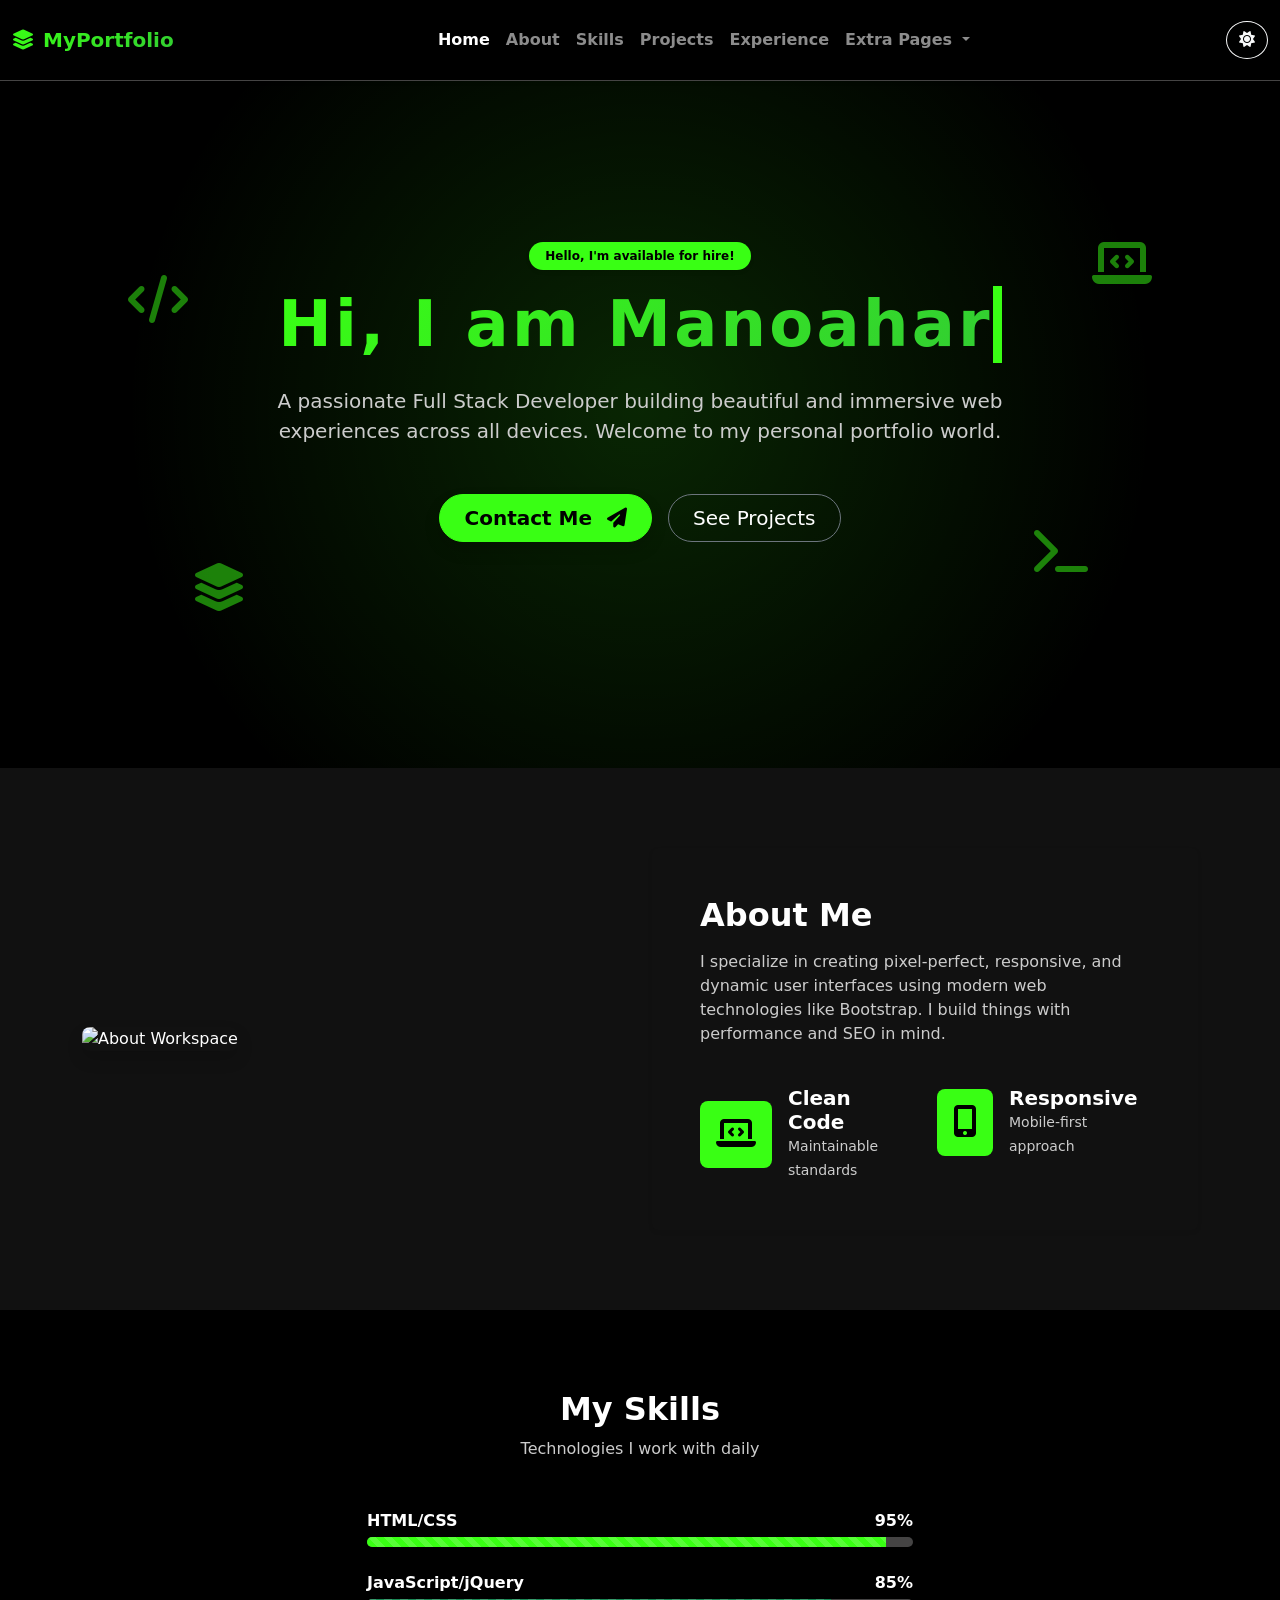
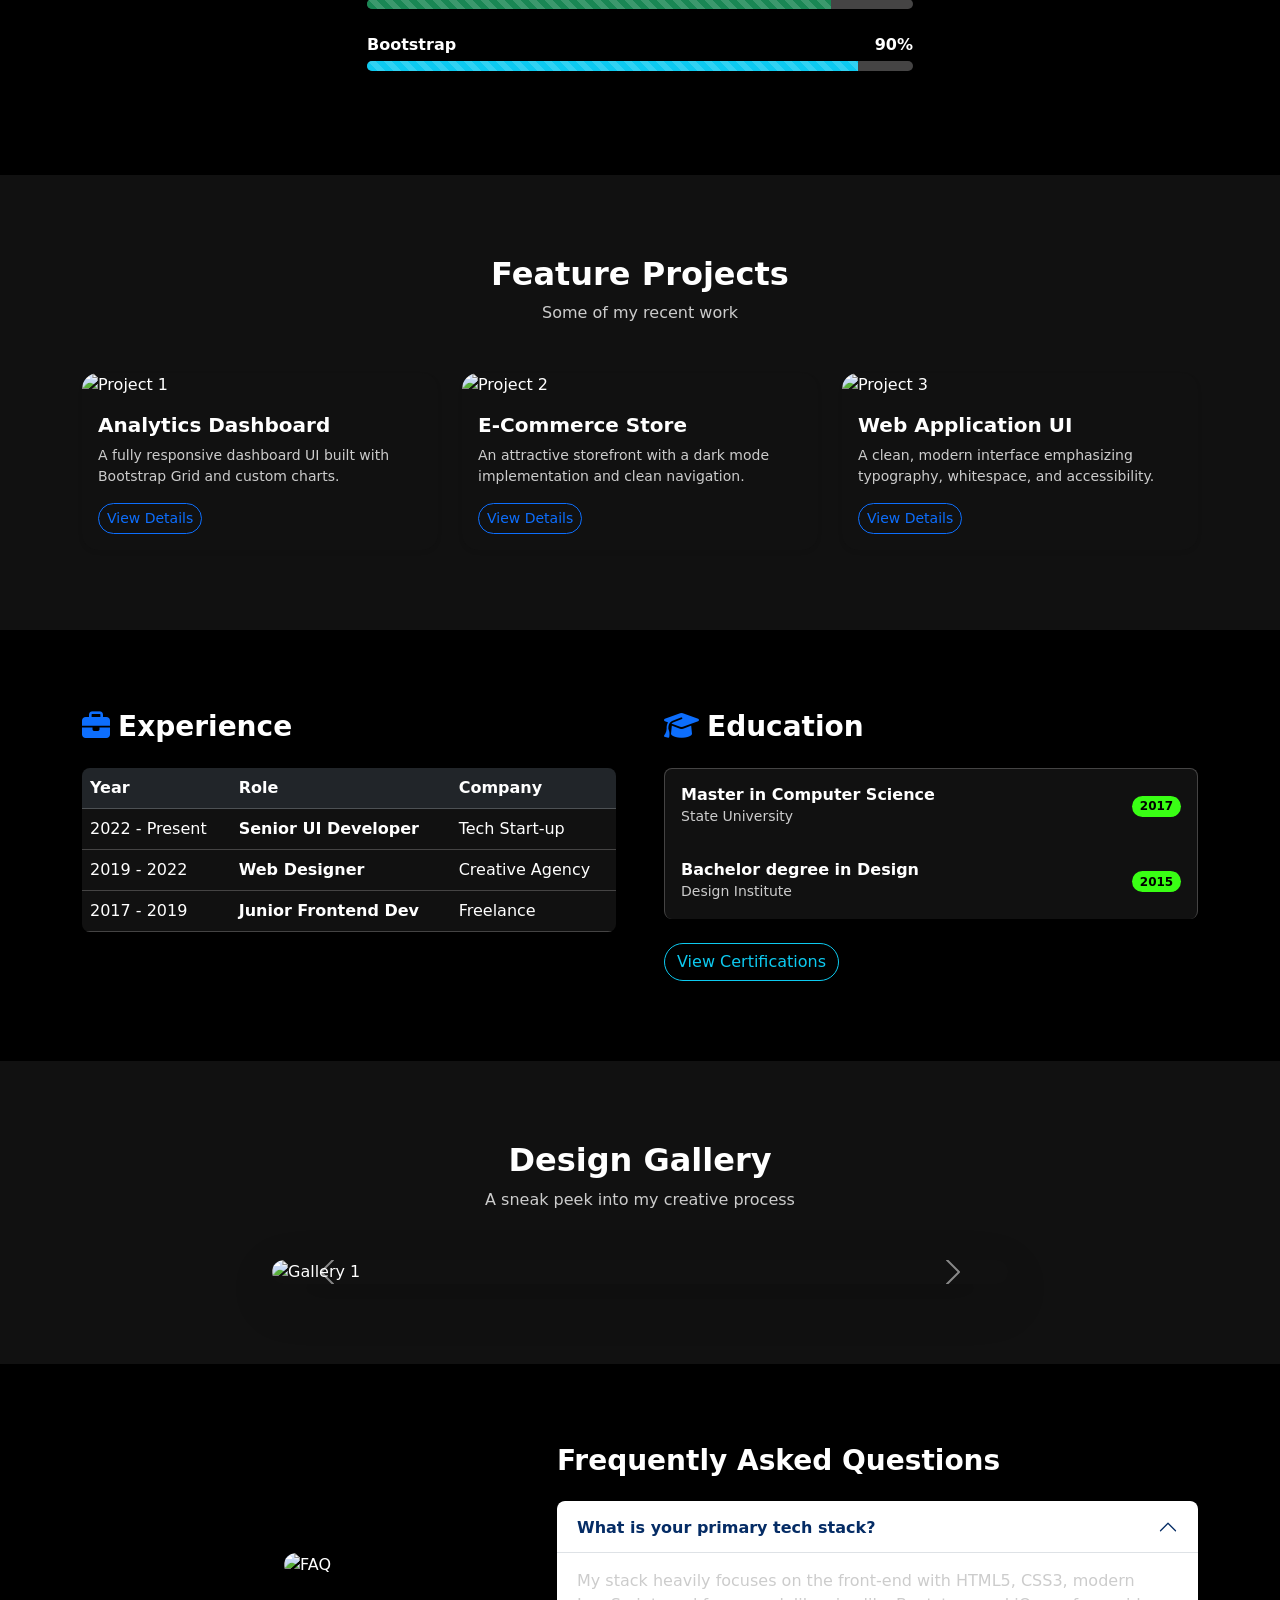
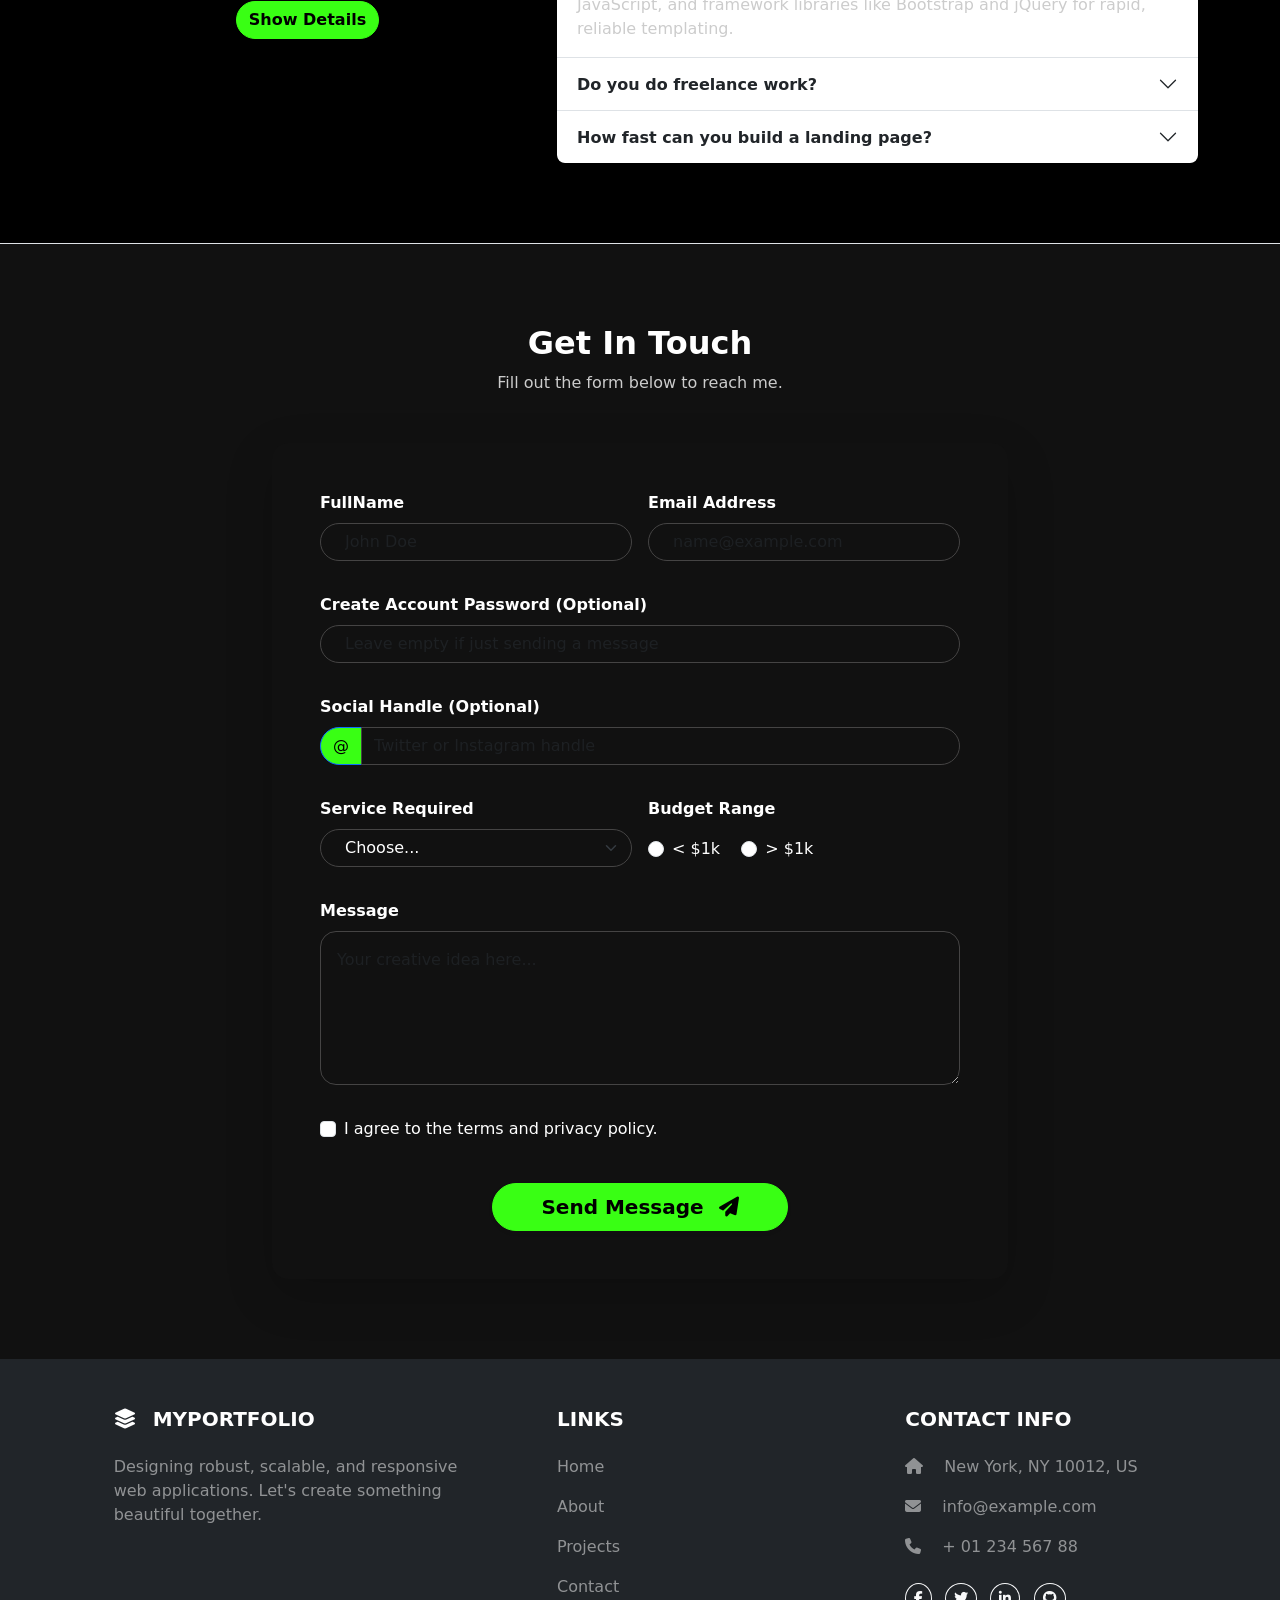
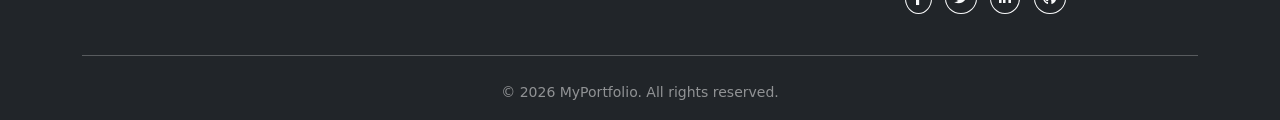
==== index.html @ 6f441aed "chnages made in page s" ====
<!DOCTYPE html>
<html lang="en">
<head>
    <meta charset="UTF-8">
    <meta name="viewport" content="width=device-width, initial-scale=1.0">
    <title>Portfolio website </title>
    <!-- SEO Best Practices: Meta Description -->
    <meta name="description" content="A professional and attractive personal portfolio showcasing projects, skills, and experience with a dynamic dark mode.">
    
    <!-- Bootstrap CSS Components: Adding Bootstrap via CDN -->
    <link href="https://cdn.jsdelivr.net/npm/bootstrap@5.3.2/dist/css/bootstrap.min.css" rel="stylesheet" integrity="sha384-T3c6CoIi6uLrA9TneNEoa7RxnatzjcDSCmG1MXxSR1GAsXEV/Dwwykc2MPK8M2HN" crossorigin="anonymous">
    
    <!-- Icon Fonts: FontAwesome via CDN -->
    <link rel="stylesheet" href="https://cdnjs.cloudflare.com/ajax/libs/font-awesome/6.4.2/css/all.min.css">
    
    <!-- Custom Styles -->
    <link rel="stylesheet" href="styles.css">
</head>
<body>

    <!-- Navigation & Navbar -->
    <nav class="navbar navbar-expand-lg navbar-dark fixed-top shadow-sm">
        <div class="container-fluid">
            <!-- Brand -->
            <a class="navbar-brand fw-bold text-gradient" href="#"><i class="fas fa-layer-group me-2"></i>MyPortfolio</a>
            
            <!-- Collapse Menu Toggler -->
            <button class="navbar-toggler border-0" type="button" data-bs-toggle="collapse" data-bs-toggle="target="#navbarNav" aria-controls="navbarNav" aria-expanded="false" aria-label="Toggle navigation">
                <span class="navbar-toggler-icon"></span>
            </button>
            
            <div class="collapse navbar-collapse" id="navbarNav">
                <ul class="navbar-nav mx-auto mb-2 mb-lg-0 fw-semibold">
                    <!-- Navigation links -->
                    <li class="nav-item"><a class="nav-link active" aria-current="page" href="#home">Home</a></li>
                    <li class="nav-item"><a class="nav-link" href="#about">About</a></li>
                    <li class="nav-item"><a class="nav-link" href="#skills">Skills</a></li>
                    <li class="nav-item"><a class="nav-link" href="#projects">Projects</a></li>
                    <li class="nav-item"><a class="nav-link" href="#experience">Experience</a></li>
                    
                    <!-- Dropdown menu -->
                    <li class="nav-item dropdown">
                        <a class="nav-link dropdown-toggle" href="#" id="navbarDropdown" role="button" data-bs-toggle="dropdown" aria-expanded="false">
                            Extra Pages
                        </a>
                        <ul class="dropdown-menu" aria-labelledby="navbarDropdown">
                            <li><a class="dropdown-item" href="blog.html">Blog</a></li>
                            <li><a class="dropdown-item" href="resume.html">Detailed Resume</a></li>
                            <li><hr class="dropdown-divider"></li>
                            <li><a class="dropdown-item" href="#contact">Contact Support</a></li>
                        </ul>
                    </li>
                </ul>
                <div class="d-flex align-items-center">
                    <button class="btn btn-outline-light rounded-circle ms-2" id="theme-toggle" aria-label="Theme Mode Toggle">
                        <i class="fas fa-sun" id="theme-toggle-icon"></i>
                    </button>
                </div>
            </div>
        </div>
    </nav>


    <!-- Responsive Design: Breakpoints, d-md-block, p-*, img-fluid -->
    <!-- Grid System: container, row, col-12, col-md-6, order-* -->
    <header id="home" class="hero-section section-padding position-relative animate-on-scroll mt-5 pt-5 overflow-hidden">
        <div class="hero-shape"></div>
        
        <!-- Left & Right Floating Elements -->
        <div class="position-absolute d-none d-md-block opacity-50 floating-element" style="left: 10%; top: 30%;"><i class="fas fa-code"></i></div>
        <div class="position-absolute d-none d-md-block opacity-50 floating-element delay-1" style="right: 10%; top: 25%;"><i class="fas fa-laptop-code"></i></div>
        <div class="position-absolute d-none d-md-block opacity-50 floating-element delay-2" style="left: 15%; bottom: 20%;"><i class="fas fa-layer-group"></i></div>
        <div class="position-absolute d-none d-md-block opacity-50 floating-element delay-3" style="right: 15%; bottom: 25%;"><i class="fas fa-terminal"></i></div>

        <div class="container h-100">
            <div class="row h-100 align-items-center justify-content-center">
                <div class="col-12 col-lg-8 text-center position-relative">
                    
                    <!-- Bootstrap CSS Components: Badges -->
                    <div class="mb-3">
                        <span class="badge bg-primary px-3 py-2 rounded-pill shadow-sm text-dark">Hello, I'm available for hire!</span>
                    </div>
                    <h1 class="display-3 fw-bold mb-3 typing-container text-gradient">Hi, I am Manoahar</h1>
                    <p class="lead text-muted mb-5">A passionate Full Stack Developer building beautiful and immersive web experiences across all devices. Welcome to my personal portfolio world.</p>
                    
                    <div class="d-flex justify-content-center gap-3">
                        <a href="#contact" class="btn btn-primary btn-lg rounded-pill shadow px-4 text-dark fw-bold">Contact Me <i class="fas fa-paper-plane ms-2"></i></a>
                        <a href="#projects" class="btn btn-outline-secondary btn-lg rounded-pill px-4 text-white">See Projects</a>
                    </div>
                </div>
            </div>
        </div>
    </header>

    <!-- Required Section: About -->
    <!-- Grid System: Nested grids, offset-* -->
    <section id="about" class="section-padding bg-body-tertiary">
        <div class="container animate-on-scroll">
            <div class="row align-items-center">
                <div class="col-12 col-lg-5 mb-4 mb-lg-0">
                    <img src="https://images.unsplash.com/photo-1498050108023-c5249f4df085?auto=format&fit=crop&q=80&w=800" alt="About Workspace" class="img-fluid rounded-3 shadow">
                </div>
                <div class="col-12 col-lg-6 offset-lg-1">
                    <div class="card border-0 shadow-sm bg-transparent">
                        <div class="card-body p-4 p-md-5">
                            <h2 class="fw-bold mb-3">About Me</h2>
                            <p class="text-muted">I specialize in creating pixel-perfect, responsive, and dynamic user interfaces using modern web technologies like Bootstrap. I build things with performance and SEO in mind.</p>
                            
                            <!-- Nested grids -->
                            <div class="row g-4 mt-2">
                                <div class="col-12 col-md-6">
                                    <div class="d-flex align-items-center">
                                        <div class="bg-primary bg-opacity-10 text-primary p-3 rounded-3 me-3">
                                            <i class="fas fa-laptop-code fa-2x"></i>
                                        </div>
                                        <div>
                                            <h5 class="mb-0 fw-bold">Clean Code</h5>
                                            <small class="text-muted">Maintainable standards</small>
                                        </div>
                                    </div>
                                </div>
                                <div class="col-12 col-md-6">
                                    <div class="d-flex align-items-center">
                                        <div class="bg-primary bg-opacity-10 text-primary p-3 rounded-3 me-3">
                                            <i class="fas fa-mobile-alt fa-2x"></i>
                                        </div>
                                        <div>
                                            <h5 class="mb-0 fw-bold">Responsive</h5>
                                            <small class="text-muted">Mobile-first approach</small>
                                        </div>
                                    </div>
                                </div>
                            </div>
                        </div>
                    </div>
                </div>
            </div>
        </div>
    </section>

    <!-- Required Section: Skills -->
    <section id="skills" class="section-padding position-relative overflow-hidden">
        <div class="container animate-on-scroll">
            <div class="text-center mb-5">
                <h2 class="fw-bold">My Skills</h2>
                <p class="text-muted">Technologies I work with daily</p>
            </div>
            <div class="row justify-content-center">
                <div class="col-12 col-md-8 col-lg-6">
                    <!-- Bootstrap JavaScript Components: Tooltip -->
                    <div class="mb-4">
                        <div class="d-flex justify-content-between mb-1">
                            <span class="fw-bold" data-bs-toggle="tooltip" data-bs-placement="top" title="Hyper Text Markup Language">HTML/CSS</span>
                            <span class="fw-bold">95%</span>
                        </div>
                        <!-- Bootstrap CSS Components: Progress bars -->
                        <div class="progress rounded-pill">
                            <div class="progress-bar progress-bar-striped progress-bar-animated" role="progressbar" style="width: 95%" aria-valuenow="95" aria-valuemin="0" aria-valuemax="100"></div>
                        </div>
                    </div>

                    <div class="mb-4">
                        <div class="d-flex justify-content-between mb-1">
                            <span class="fw-bold" data-bs-toggle="tooltip" data-bs-placement="top" title="JavaScript including jQuery">JavaScript/jQuery</span>
                            <span class="fw-bold">85%</span>
                        </div>
                        <div class="progress rounded-pill">
                            <div class="progress-bar progress-bar-striped progress-bar-animated bg-success" role="progressbar" style="width: 85%" aria-valuenow="85" aria-valuemin="0" aria-valuemax="100"></div>
                        </div>
                    </div>

                    <div class="mb-4">
                        <div class="d-flex justify-content-between mb-1">
                            <span class="fw-bold" data-bs-toggle="tooltip" data-bs-placement="top" title="Bootstrap 5 Framework">Bootstrap</span>
                            <span class="fw-bold">90%</span>
                        </div>
                        <div class="progress rounded-pill">
                            <div class="progress-bar progress-bar-striped progress-bar-animated bg-info" role="progressbar" style="width: 90%" aria-valuenow="90" aria-valuemin="0" aria-valuemax="100"></div>
                        </div>
                    </div>
                </div>
            </div>
        </div>
    </section>

    <!-- Required Section: Projects -->
    <section id="projects" class="section-padding bg-body-tertiary">
        <div class="container animate-on-scroll">
            <div class="text-center mb-5">
                <h2 class="fw-bold">Feature Projects</h2>
                <p class="text-muted">Some of my recent work</p>
            </div>
            <!-- Grid System: col-lg-4, gutters (g-4) -->
            <div class="row g-4">
                <!-- Bootstrap CSS Components: Cards -->
                <div class="col-12 col-md-6 col-lg-4">
                    <div class="card h-100 hover-lift border-0 shadow-sm rounded-4 overflow-hidden">
                        <img src="https://images.unsplash.com/photo-1460925895917-afdab827c52f?auto=format&fit=crop&q=80&w=600" class="card-img-top" alt="Project 1">
                        <div class="card-body">
                            <h5 class="card-title fw-bold">Analytics Dashboard</h5>
                            <p class="card-text text-muted small">A fully responsive dashboard UI built with Bootstrap Grid and custom charts.</p>
                            <!-- jQuery Integration: Trigger modal dynamically via data attributes -->
                            <button class="btn btn-outline-primary btn-sm rounded-pill view-project-btn" 
                                data-title="Analytics Dashboard" 
                                data-desc="A fully responsive dashboard UI utilizing complex grid structures and nested layouts. Built with Bootstrap and jQuery." 
                                data-tags="Dashboard, Bootstrap, UI/UX" 
                                data-img="https://images.unsplash.com/photo-1460925895917-afdab827c52f?auto=format&fit=crop&q=80&w=800">
                                View Details
                            </button>
                        </div>
                    </div>
                </div>
                
                <div class="col-12 col-md-6 col-lg-4">
                    <div class="card h-100 hover-lift border-0 shadow-sm rounded-4 overflow-hidden">
                        <img src="https://images.unsplash.com/photo-1522542550221-31fd19575a2d?auto=format&fit=crop&q=80&w=600" class="card-img-top" alt="Project 2">
                        <div class="card-body">
                            <h5 class="card-title fw-bold">E-Commerce Store</h5>
                            <p class="card-text text-muted small">An attractive storefront with a dark mode implementation and clean navigation.</p>
                            <button class="btn btn-outline-primary btn-sm rounded-pill view-project-btn" 
                                data-title="E-Commerce Store" 
                                data-desc="Complete UI for an online clothing brand, featuring product carousels, responsive tables for carts, and advanced forms." 
                                data-tags="E-commerce, CSS3, JavaScript" 
                                data-img="https://images.unsplash.com/photo-1522542550221-31fd19575a2d?auto=format&fit=crop&q=80&w=800">
                                View Details
                            </button>
                        </div>
                    </div>
                </div>

                <div class="col-12 col-md-6 col-lg-4">
                    <div class="card h-100 hover-lift border-0 shadow-sm rounded-4 overflow-hidden">
                        <img src="https://images.unsplash.com/photo-1498050108023-c5249f4df085?auto=format&fit=crop&q=80&w=600" class="card-img-top" alt="Project 3">
                        <div class="card-body">
                            <h5 class="card-title fw-bold">Web Application UI</h5>
                            <p class="card-text text-muted small">A clean, modern interface emphasizing typography, whitespace, and accessibility.</p>
                            <button class="btn btn-outline-primary btn-sm rounded-pill view-project-btn" 
                                data-title="Web Application UI" 
                                data-desc="This UI shows a high-end SaaS product design implementing extensive Bootstrap JavaScript components like modals, tools, and popovers." 
                                data-tags="SaaS, Web App, React/Bootstrap" 
                                data-img="https://images.unsplash.com/photo-1498050108023-c5249f4df085?auto=format&fit=crop&q=80&w=800">
                                View Details
                            </button>
                        </div>
                    </div>
                </div>
            </div>
        </div>
    </section>

    <!-- Required Section: Education/Experience -->
    <section id="experience" class="section-padding">
        <div class="container animate-on-scroll">
            <div class="row g-5">
                <!-- Bootstrap CSS Components: Tables (responsive) -->
                <div class="col-12 col-lg-6">
                    <h3 class="fw-bold mb-4"><i class="fas fa-briefcase text-primary me-2"></i>Experience</h3>
                    <div class="table-responsive shadow-sm rounded-3">
                        <table class="table table-hover mb-0">
                            <thead class="table-dark">
                                <tr>
                                    <th>Year</th>
                                    <th>Role</th>
                                    <th>Company</th>
                                </tr>
                            </thead>
                            <tbody>
                                <tr>
                                    <td>2022 - Present</td>
                                    <td class="fw-bold">Senior UI Developer</td>
                                    <td>Tech Start-up</td>
                                </tr>
                                <tr>
                                    <td>2019 - 2022</td>
                                    <td class="fw-bold">Web Designer</td>
                                    <td>Creative Agency</td>
                                </tr>
                                <tr>
                                    <td>2017 - 2019</td>
                                    <td class="fw-bold">Junior Frontend Dev</td>
                                    <td>Freelance</td>
                                </tr>
                            </tbody>
                        </table>
                    </div>
                </div>

                <!-- Bootstrap CSS Components: List groups -->
                <div class="col-12 col-lg-6">
                    <h3 class="fw-bold mb-4"><i class="fas fa-graduation-cap text-primary me-2"></i>Education</h3>
                    <ul class="list-group shadow-sm border-0 rounded-3">
                        <li class="list-group-item d-flex justify-content-between align-items-center py-3 border-bottom-0">
                            <div>
                                <h6 class="mb-0 fw-bold">Master in Computer Science</h6>
                                <small class="text-muted">State University</small>
                            </div>
                            <span class="badge bg-primary rounded-pill">2017</span>
                        </li>
                        <li class="list-group-item d-flex justify-content-between align-items-center py-3 border-bottom-0">
                            <div>
                                <h6 class="mb-0 fw-bold">Bachelor degree in Design</h6>
                                <small class="text-muted">Design Institute</small>
                            </div>
                            <span class="badge bg-primary rounded-pill">2015</span>
                        </li>
                    </ul>
                    
                    <!-- Bootstrap JavaScript Components: Popover -->
                    <div class="mt-4">
                        <button type="button" class="btn btn-outline-info rounded-pill" data-bs-toggle="popover" title="Certifications" data-bs-content="AWS Certified Developer, Certified Bootstrap Expert, Google Analytics Individual Qualification.">
                            View Certifications
                        </button>
                    </div>
                </div>
            </div>
        </div>
    </section>

    <!-- Required Section: Gallery (Carousel) -->
    <!-- Bootstrap JavaScript Components: Carousel -->
    <section class="section-padding bg-body-tertiary">
        <div class="container animate-on-scroll">
            <div class="text-center mb-5">
                <h2 class="fw-bold">Design Gallery</h2>
                <p class="text-muted">A sneak peek into my creative process</p>
            </div>
            
            <div class="row justify-content-center">
                <div class="col-12 col-lg-8">
                    <div id="portfolioCarousel" class="carousel slide shadow-lg rounded-4 overflow-hidden" data-bs-ride="carousel">
                        <div class="carousel-indicators">
                            <button type="button" data-bs-target="#portfolioCarousel" data-bs-slide-to="0" class="active" aria-current="true" aria-label="Slide 1"></button>
                            <button type="button" data-bs-target="#portfolioCarousel" data-bs-slide-to="1" aria-label="Slide 2"></button>
                            <button type="button" data-bs-target="#portfolioCarousel" data-bs-slide-to="2" aria-label="Slide 3"></button>
                        </div>
                        <div class="carousel-inner">
                            <div class="carousel-item active">
                                <img src="https://images.unsplash.com/photo-1542744173-8e7e53415bb0?auto=format&fit=crop&q=80&w=1200" class="d-block w-100" alt="Gallery 1">
                                <div class="carousel-caption d-none d-md-block bg-dark bg-opacity-75 rounded-3 p-3 mb-4">
                                    <h5>Strategic Planning</h5>
                                    <p>Wireframing and structural layouts.</p>
                                </div>
                            </div>
                            <div class="carousel-item">
                                <img src="https://images.unsplash.com/photo-1517694712202-14dd9538aa97?auto=format&fit=crop&q=80&w=1200" class="d-block w-100" alt="Gallery 2">
                                <div class="carousel-caption d-none d-md-block bg-dark bg-opacity-75 rounded-3 p-3 mb-4">
                                    <h5>Code Implementation</h5>
                                    <p>Writing clean HTML, CSS, and JS code.</p>
                                </div>
                            </div>
                            <div class="carousel-item">
                                <img src="https://images.unsplash.com/photo-1498050108023-c5249f4df085?auto=format&fit=crop&q=80&w=1200" class="d-block w-100" alt="Gallery 3">
                                <div class="carousel-caption d-none d-md-block bg-dark bg-opacity-75 rounded-3 p-3 mb-4">
                                    <h5>Final Launch</h5>
                                    <p>Deploying highly optimized web systems.</p>
                                </div>
                            </div>
                        </div>
                        <button class="carousel-control-prev" type="button" data-bs-target="#portfolioCarousel" data-bs-slide="prev">
                            <span class="carousel-control-prev-icon" aria-hidden="true"></span>
                            <span class="visually-hidden">Previous</span>
                        </button>
                        <button class="carousel-control-next" type="button" data-bs-target="#portfolioCarousel" data-bs-slide="next">
                            <span class="carousel-control-next-icon" aria-hidden="true"></span>
                            <span class="visually-hidden">Next</span>
                        </button>
                    </div>
                </div>
            </div>
        </div>
    </section>

    <!-- Required Section: Interactive section (collapse/accordion) -->
    <!-- Bootstrap JavaScript Components: Collapse -->
    <section class="section-padding">
        <div class="container animate-on-scroll">
            <div class="row align-items-center">
                <div class="col-12 col-md-5 mb-4 mb-md-0 text-center">
                    <img src="https://images.unsplash.com/photo-1555066931-4365d14bab8c?auto=format&fit=crop&q=80&w=600" alt="FAQ" class="img-fluid rounded-4 shadow">
                    
                    <!-- jQuery show/hide trigger -->
                    <div class="mt-4">
                        <button class="btn btn-primary rounded-pill mb-3" id="toggleExtraInfo">Show Details</button>
                        <div id="extraInfoBlock" style="display:none;" class="p-3 border rounded-3 bg-body-tertiary">
                            <p class="mb-0 small text-muted">I employ agile methodologies and rely on continuous integration pipelines to ensure high product quality.</p>
                        </div>
                    </div>
                </div>
                
                <div class="col-12 col-md-7">
                    <h3 class="fw-bold mb-4">Frequently Asked Questions</h3>
                    <div class="accordion shadow-sm rounded-3 overflow-hidden border-0" id="faqAccordion">
                        <div class="accordion-item border-0 border-bottom">
                            <h2 class="accordion-header" id="headingOne">
                                <button class="accordion-button fw-semibold bg-transparent" type="button" data-bs-toggle="collapse" data-bs-target="#collapseOne" aria-expanded="true" aria-controls="collapseOne">
                                    What is your primary tech stack?
                                </button>
                            </h2>
                            <div id="collapseOne" class="accordion-collapse collapse show" aria-labelledby="headingOne" data-bs-parent="#faqAccordion">
                                <div class="accordion-body text-muted">
                                    My stack heavily focuses on the front-end with HTML5, CSS3, modern JavaScript, and framework libraries like Bootstrap and jQuery for rapid, reliable templating.
                                </div>
                            </div>
                        </div>
                        <div class="accordion-item border-0 border-bottom">
                            <h2 class="accordion-header" id="headingTwo">
                                <button class="accordion-button collapsed fw-semibold bg-transparent" type="button" data-bs-toggle="collapse" data-bs-target="#collapseTwo" aria-expanded="false" aria-controls="collapseTwo">
                                    Do you do freelance work?
                                </button>
                            </h2>
                            <div id="collapseTwo" class="accordion-collapse collapse" aria-labelledby="headingTwo" data-bs-parent="#faqAccordion">
                                <div class="accordion-body text-muted">
                                    Yes, I take on a limited number of freelance projects per year. Check out my availability below!
                                </div>
                            </div>
                        </div>
                        <div class="accordion-item border-0">
                            <h2 class="accordion-header" id="headingThree">
                                <button class="accordion-button collapsed fw-semibold bg-transparent" type="button" data-bs-toggle="collapse" data-bs-target="#collapseThree" aria-expanded="false" aria-controls="collapseThree">
                                    How fast can you build a landing page?
                                </button>
                            </h2>
                            <div id="collapseThree" class="accordion-collapse collapse" aria-labelledby="headingThree" data-bs-parent="#faqAccordion">
                                <div class="accordion-body text-muted">
                                    Using Bootstrap and existing UI assets, I usually draft a full functional prototype landing page within 3-5 days.
                                </div>
                            </div>
                        </div>
                    </div>
                </div>
            </div>
        </div>
    </section>

    <!-- Required Section: Contact (form) -->
    <!-- Forms (User Inputs): Validation, select, radio, checkbox, textarea -->
    <section id="contact" class="section-padding bg-body-tertiary border-top">
        <div class="container animate-on-scroll">
            <div class="text-center mb-5">
                <h2 class="fw-bold">Get In Touch</h2>
                <p class="text-muted">Fill out the form below to reach me.</p>
            </div>
            
            <div class="row justify-content-center">
                <div class="col-12 col-lg-8">
                    <div class="card border-0 shadow-lg rounded-4 p-4 p-md-5">
                        
                        <!-- Bootstrap CSS Components: Alerts -->
                        <div class="alert alert-success mt-3 shadow-sm border-0" role="alert" id="formSuccessAlert" style="display: none;">
                            <i class="fas fa-check-circle me-2"></i> Message sent successfully! I will reach out soon.
                        </div>

                        <form id="contactForm" novalidate>
                            <div class="row g-3">
                                <!-- Text input -->
                                <div class="col-md-6 mb-3">
                                    <label for="inputName" class="form-label fw-semibold">FullName</label>
                                    <input type="text" class="form-control rounded-pill px-4" id="inputName" placeholder="John Doe" required>
                                    <div class="invalid-feedback ms-3">Please provide an name.</div>
                                    <div class="valid-feedback ms-3">Looks good!</div>
                                </div>
                                <!-- Email input -->
                                <div class="col-md-6 mb-3">
                                    <label for="inputEmail" class="form-label fw-semibold">Email Address</label>
                                    <input type="email" class="form-control rounded-pill px-4" id="inputEmail" placeholder="name@example.com" required>
                                    <div class="invalid-feedback ms-3">Please provide a valid email.</div>
                                </div>
                                
                                <!-- Password input (Example usage for constraint) -->
                                <div class="col-12 mb-3">
                                    <label for="inputPass" class="form-label fw-semibold">Create Account Password (Optional)</label>
                                    <input type="password" class="form-control rounded-pill px-4" id="inputPass" placeholder="Leave empty if just sending a message">
                                </div>

                                <!-- Input groups -->
                                <div class="col-12 mb-3">
                                    <label class="form-label fw-semibold">Social Handle (Optional)</label>
                                    <div class="input-group">
                                        <span class="input-group-text rounded-start-pill bg-primary bg-opacity-10 text-primary border-primary">@</span>
                                        <input type="text" class="form-control rounded-end-pill" placeholder="Twitter or Instagram handle">
                                    </div>
                                </div>

                                <!-- Select dropdown -->
                                <div class="col-md-6 mb-3">
                                    <label for="inputService" class="form-label fw-semibold">Service Required</label>
                                    <select id="inputService" class="form-select rounded-pill px-4" required>
                                        <option value="" selected disabled>Choose...</option>
                                        <option value="1">Web Development</option>
                                        <option value="2">UI/UX Design</option>
                                        <option value="3">Consulting</option>
                                    </select>
                                    <div class="invalid-feedback ms-3">Please select a service.</div>
                                </div>

                                <!-- Radio buttons -->
                                <div class="col-md-6 mb-3">
                                    <label class="form-label fw-semibold d-block">Budget Range</label>
                                    <div class="form-check form-check-inline mt-2">
                                        <input class="form-check-input" type="radio" name="budgetRadio" id="radioLow" value="low" required>
                                        <label class="form-check-label" for="radioLow">< $1k</label>
                                    </div>
                                    <div class="form-check form-check-inline">
                                        <input class="form-check-input" type="radio" name="budgetRadio" id="radioHigh" value="high">
                                        <label class="form-check-label" for="radioHigh">> $1k</label>
                                    </div>
                                </div>

                                <!-- Textarea -->
                                <div class="col-12 mb-3">
                                    <label for="inputMessage" class="form-label fw-semibold">Message</label>
                                    <textarea class="form-control rounded-4 p-3" id="inputMessage" rows="5" placeholder="Your creative idea here..." required></textarea>
                                    <div class="invalid-feedback ms-3">Please enter a message.</div>
                                </div>

                                <!-- Checkboxes -->
                                <div class="col-12 mb-4">
                                    <div class="form-check">
                                        <input class="form-check-input" type="checkbox" id="gridCheck" required>
                                        <label class="form-check-label" for="gridCheck">
                                            I agree to the terms and privacy policy.
                                        </label>
                                        <div class="invalid-feedback">You must agree before submitting.</div>
                                    </div>
                                </div>

                                <div class="col-12 text-center">
                                    <button type="submit" class="btn btn-primary btn-lg rounded-pill px-5 shadow-sm">Send Message <i class="fas fa-paper-plane ms-2"></i></button>
                                </div>
                            </div>
                        </form>
                    </div>
                </div>
            </div>
        </div>
    </section>

    <!-- Required Section: Footer (icons/links) -->
    <footer class="bg-dark text-white pt-5 pb-3">
        <div class="container text-center text-md-start">
            <div class="row text-center text-md-start g-4">
                <div class="col-md-4 col-lg-5 col-xl-4 mx-auto mb-4">
                    <h5 class="text-uppercase fw-bold mb-4">
                        <i class="fas fa-layer-group me-3"></i>MyPortfolio
                    </h5>
                    <p class="text-white-50">
                        Designing robust, scalable, and responsive web applications. Let's create something beautiful together.
                    </p>
                </div>

                <div class="col-md-4 col-lg-3 col-xl-3 mx-auto mb-4">
                    <h5 class="text-uppercase fw-bold mb-4">Links</h5>
                    <p><a href="#home" class="text-white-50 text-decoration-none">Home</a></p>
                    <p><a href="#about" class="text-white-50 text-decoration-none">About</a></p>
                    <p><a href="#projects" class="text-white-50 text-decoration-none">Projects</a></p>
                    <p><a href="#contact" class="text-white-50 text-decoration-none">Contact</a></p>
                </div>

                <div class="col-md-4 col-lg-4 col-xl-3 mx-auto mb-md-0 mb-4">
                    <h5 class="text-uppercase fw-bold mb-4">Contact Info</h5>
                    <p class="text-white-50"><i class="fas fa-home me-3"></i> New York, NY 10012, US</p>
                    <p class="text-white-50"><i class="fas fa-envelope me-3"></i> info@example.com</p>
                    <p class="text-white-50"><i class="fas fa-phone me-3"></i> + 01 234 567 88</p>
                    
                    <!-- Icon Fonts: Social links -->
                    <div class="mt-4">
                        <a href="#" class="btn btn-outline-light btn-sm rounded-circle me-2"><i class="fab fa-facebook-f"></i></a>
                        <a href="#" class="btn btn-outline-light btn-sm rounded-circle me-2"><i class="fab fa-twitter"></i></a>
                        <a href="#" class="btn btn-outline-light btn-sm rounded-circle me-2"><i class="fab fa-linkedin-in"></i></a>
                        <a href="#" class="btn btn-outline-light btn-sm rounded-circle"><i class="fab fa-github"></i></a>
                    </div>
                </div>
            </div>
            
            <hr class="mb-4 opacity-25">
            <div class="text-center text-white-50">
                <small>© 2026 MyPortfolio. All rights reserved.</small>
            </div>
        </div>
    </footer>

    <!-- Bootstrap JavaScript Components: Modal (dynamically manipulated by jQuery) -->
    <div class="modal fade" id="projectModal" tabindex="-1" aria-labelledby="projectModalLabel" aria-hidden="true">
        <div class="modal-dialog modal-dialog-centered modal-lg">
            <div class="modal-content border-0 rounded-4 shadow-lg">
                <div class="modal-header border-bottom-0 pb-0">
                    <h5 class="modal-title fw-bold fs-4" id="projectModalLabel">Modal title</h5>
                    <button type="button" class="btn-close" data-bs-dismiss="modal" aria-label="Close"></button>
                </div>
                <div class="modal-body">
                    <img src="" id="projectModalImg" class="img-fluid rounded-3 mb-3 shadow-sm w-100" alt="Project Image">
                    <p id="projectModalDesc" class="text-muted"></p>
                    <div id="projectModalTags" class="mt-3">
                        <!-- Tags injected by jQuery -->
                    </div>
                </div>
                <div class="modal-footer border-top-0 pt-0">
                    <button type="button" class="btn btn-secondary rounded-pill px-4" data-bs-dismiss="modal">Close</button>
                    <button type="button" class="btn btn-primary rounded-pill px-4">Visit Link <i class="fas fa-external-link-alt ms-2"></i></button>
                </div>
            </div>
        </div>
    </div>

    <!-- jQuery via CDN -->
    <script src="https://code.jquery.com/jquery-3.7.1.min.js" integrity="sha256-/JqT3SQfawRcv/BIHPThkBvs0OEvtFFmqPF/lYI/Cxo=" crossorigin="anonymous"></script>
    
    <!-- Bootstrap Bundle JS -->
    <script src="https://cdn.jsdelivr.net/npm/bootstrap@5.3.2/dist/js/bootstrap.bundle.min.js" integrity="sha384-C6RzsynM9kWDrMNeT87bh95OGNyZPhcTNXj1NW7RuBCsyN/o0jlpcV8Qyq46cDfL" crossorigin="anonymous"></script>
    
    <!-- Custom Script -->
    <script src="script.js"></script>
</body>
</html>
---- styles.css ----
:root {
  --primary-color: #39ff14;
  --secondary-color: #32cd32;
  --bg-color: #000000;
  --bg-secondary: #111111;
  --text-main: #ffffff;
  --text-muted: #cccccc;
  --border-color: #454444;
  --transition-speed: 0.3s;
}

[data-theme="light"] {
  --primary-color: #008000;
  --secondary-color: #32cd32;
  --bg-color: #ffffff;
  --bg-secondary: #f8fafc;
  --text-main: #000000;
  --text-muted: #666666;
  --border-color: #e2e8f0;
}

body {
  background-color: var(--bg-color);
  color: var(--text-main);
  transition: background-color var(--transition-speed), color var(--transition-speed);
  font-family: 'Inter', system-ui, -apple-system, sans-serif;
  overflow-x: hidden;
}

.text-muted {
  color: var(--text-muted) !important;
}

/* Enhancing Bootstrap Classes for Dark Theme */
.card,
.modal-content,
.list-group-item,
.bg-body-tertiary {
  background-color: var(--bg-secondary) !important;
  color: var(--text-main);
  border-color: var(--border-color);
}

.bg-primary {
  background-color: var(--primary-color) !important;
  color: #000 !important;
}

.btn-primary {
  background-color: var(--primary-color) !important;
  border-color: var(--primary-color) !important;
  color: #000 !important;
  font-weight: bold;
}

.btn-primary:hover {
  background-color: var(--secondary-color) !important;
  border-color: var(--secondary-color) !important;
  color: #000 !important;
}

.table {
  color: var(--text-main);
  border-color: var(--border-color);
  --bs-table-bg: var(--bg-secondary);
  --bs-table-color: var(--text-main);
  --bs-table-border-color: var(--border-color);
}

.form-control,
.form-select {
  background-color: var(--bg-secondary);
  color: var(--text-main);
  border-color: var(--border-color);
}

.form-control:focus,
.form-select:focus {
  background-color: var(--bg-secondary);
  color: var(--text-main);
}

/* Animations */
@keyframes slideUpFade {
  0% {
    opacity: 0;
    transform: translateY(30px);
  }

  100% {
    opacity: 1;
    transform: translateY(0);
  }
}

.animate-slide-up {
  animation: slideUpFade 0.8s ease-out forwards;
}

.hover-lift {
  transition: transform 0.3s ease, box-shadow 0.3s ease;
}

.hover-lift:hover {
  transform: translateY(-5px);
  box-shadow: 0 10px 20px rgba(57, 255, 20, 0.2);
}

/* Navigation Customization */
.navbar {
  background-color: rgba(0, 0, 0, 0.95) !important;
  backdrop-filter: blur(10px);
  border-bottom: 1px solid var(--border-color);
  transition: background-color var(--transition-speed);
  padding-top: 1.25rem;
  padding-bottom: 1.25rem;
}

/* Hero Section */
.hero-section {
  min-height: 80vh;
  display: flex;
  align-items: center;
  position: relative;
  text-align: center;
}

.hero-shape {
  position: absolute;
  top: 0;
  left: 0;
  width: 100%;
  height: 100%;
  background: radial-gradient(circle at center, rgba(57, 255, 20, 0.15) 0%, rgba(0, 0, 0, 0) 70%);
  z-index: -1;
  animation: pulseGlow 4s infinite alternate;
}

@keyframes pulseGlow {
  0% {
    transform: scale(0.9);
    opacity: 0.5;
  }

  100% {
    transform: scale(1.1);
    opacity: 1;
  }
}

/* Gradient Text */
.text-gradient {
  background: linear-gradient(135deg, var(--primary-color), var(--secondary-color));
  -webkit-background-clip: text;
  background-clip: text;
  -webkit-text-fill-color: transparent;
}

/* Typing animation for hero text */
.typing-container {
  display: inline-block;
  overflow: hidden;
  border-right: .15em solid var(--primary-color);
  white-space: nowrap;
  letter-spacing: .05em;
  animation: typing 3.5s steps(40, end), blink-caret .75s step-end infinite;
  margin: 0 auto;
}

@keyframes typing {
  from {
    width: 0
  }

  to {
    width: 100%
  }
}

@keyframes blink-caret {

  from,
  to {
    border-color: transparent
  }

  50% {
    border-color: var(--primary-color);
  }
}

/* Floating animation items */
.floating-element {
  animation: float 6s ease-in-out infinite;
  color: var(--primary-color);
  font-size: 3rem;
  opacity: 0.8;
}

.delay-1 {
  animation-delay: 1s;
}

.delay-2 {
  animation-delay: 2s;
}

.delay-3 {
  animation-delay: 3s;
}

@keyframes float {
  0% {
    transform: translateY(0px) rotate(0deg);
  }

  50% {
    transform: translateY(-20px) rotate(10deg);
  }

  100% {
    transform: translateY(0px) rotate(0deg);
  }
}


/* Progress bars custom */
.progress {
  height: 10px;
  background-color: var(--border-color);
}

.progress-bar {
  background-color: var(--primary-color);
}

/* Section Spacing */
.section-padding {
  padding: 5rem 0;
}
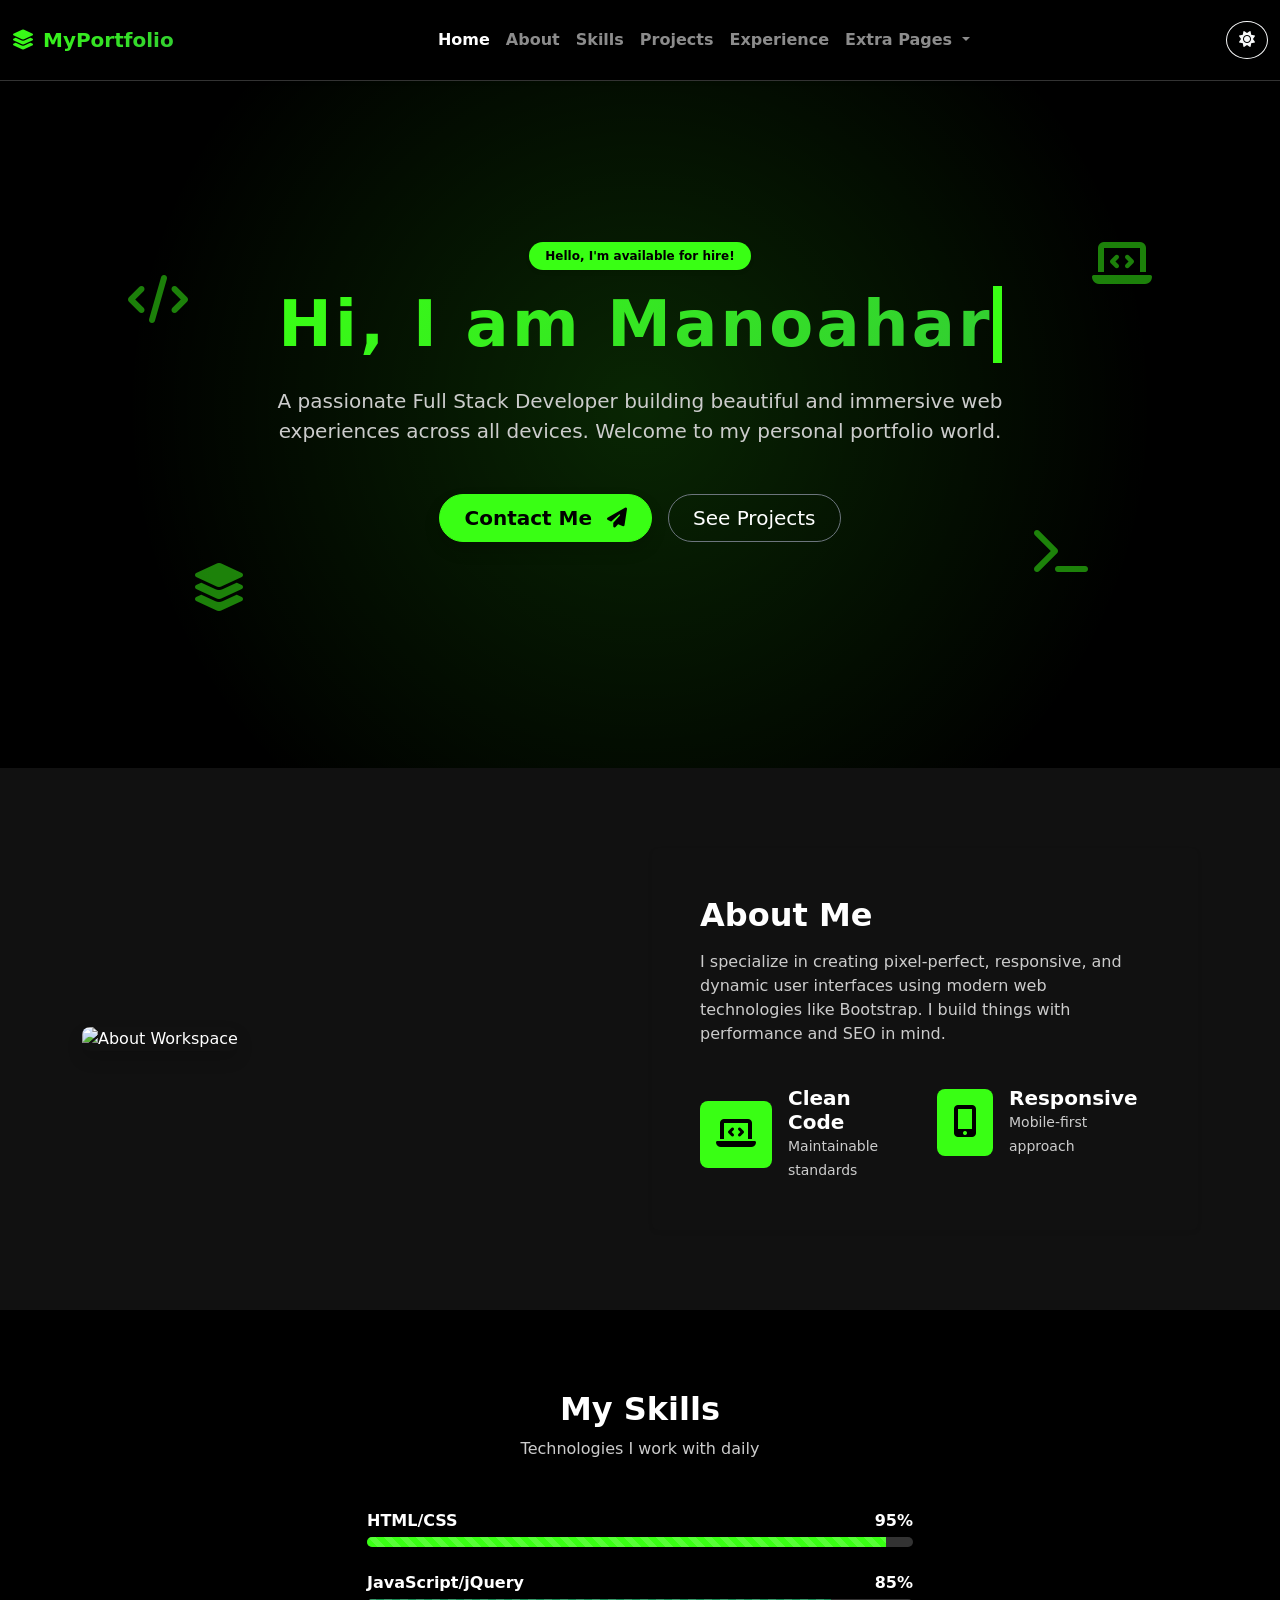
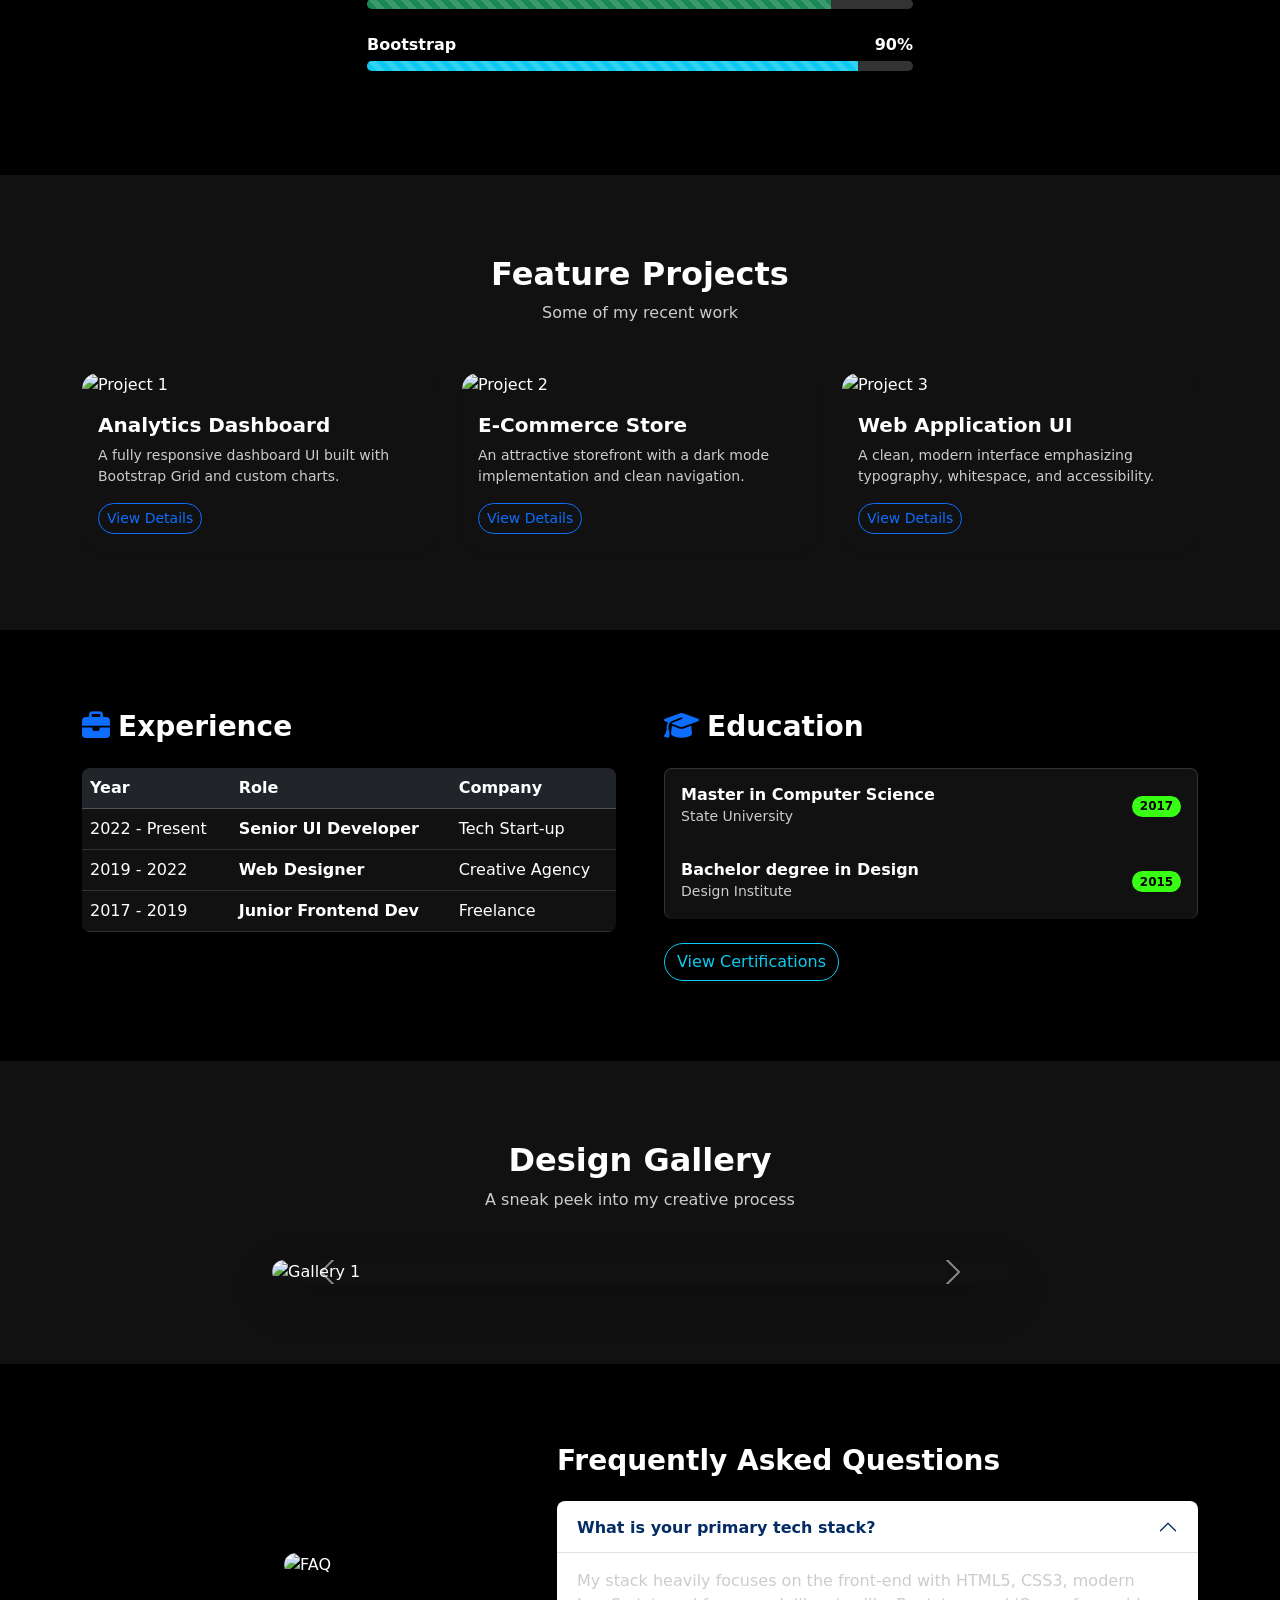
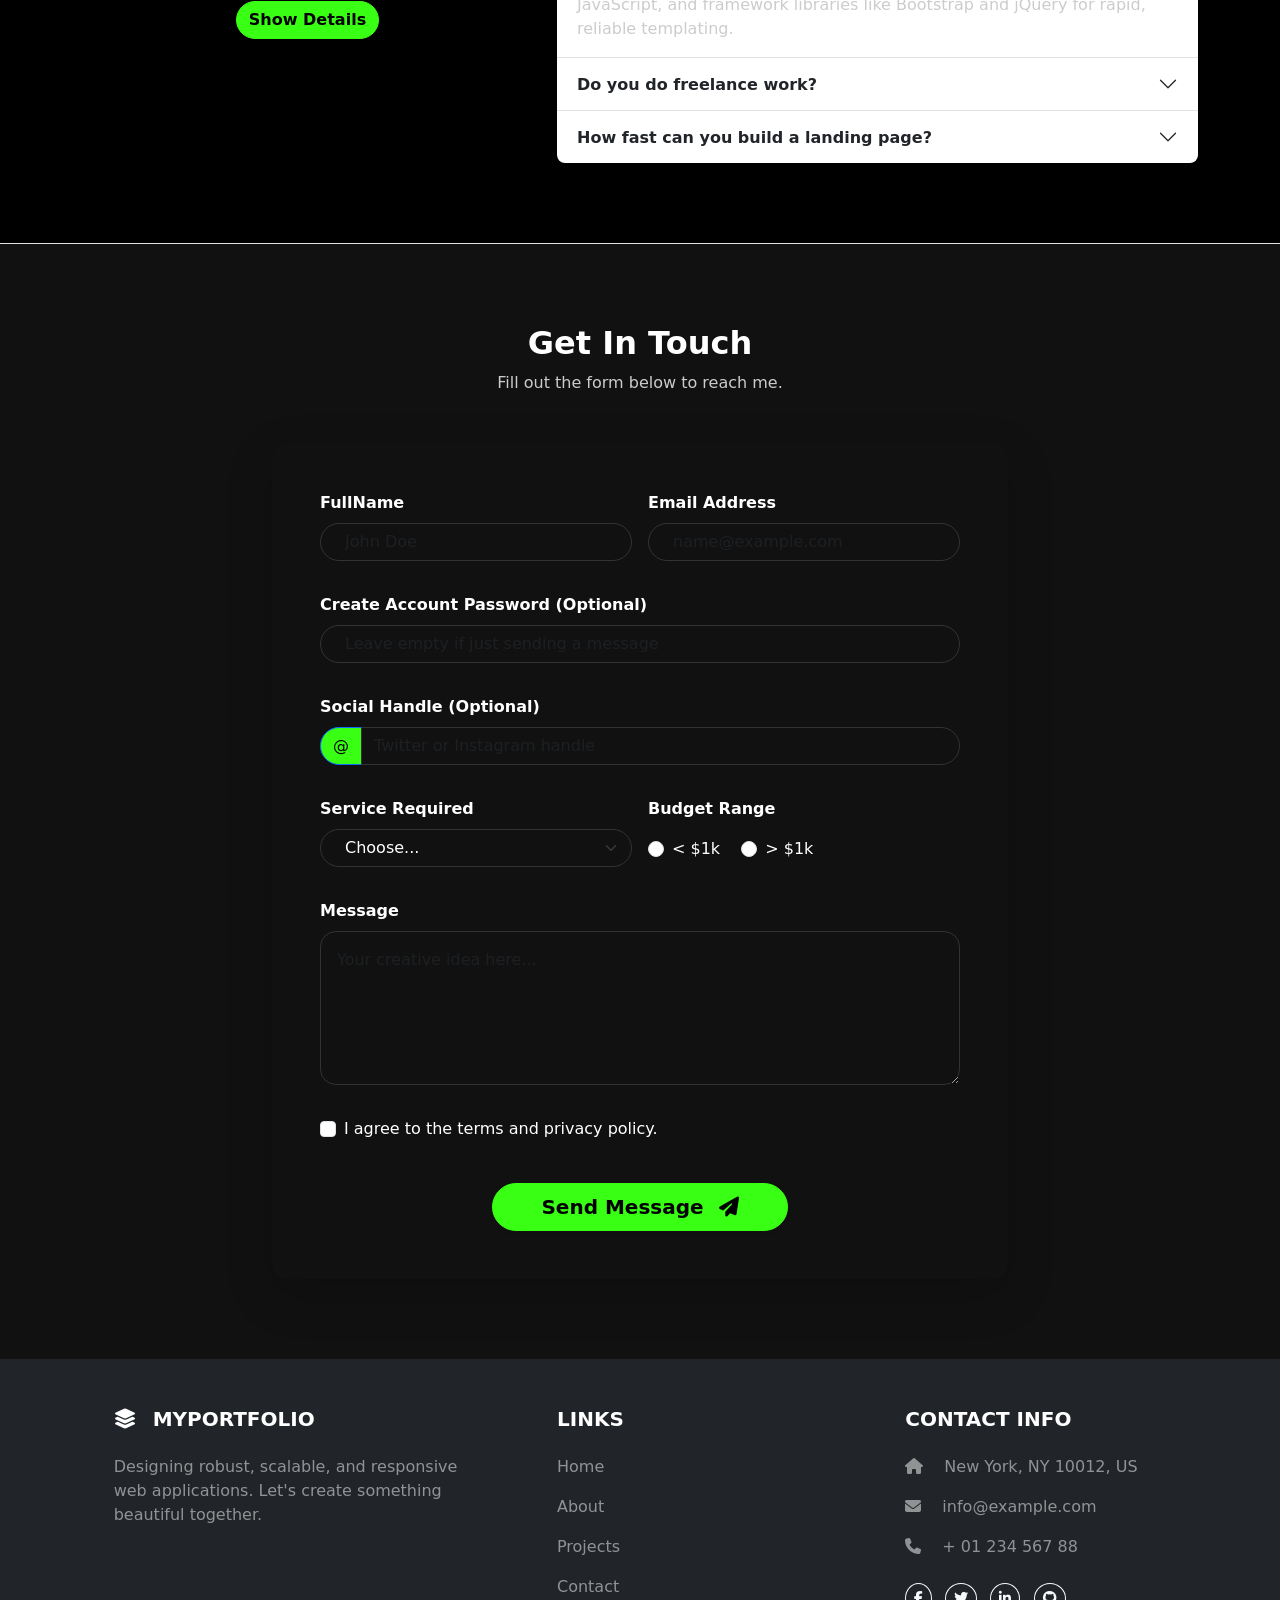
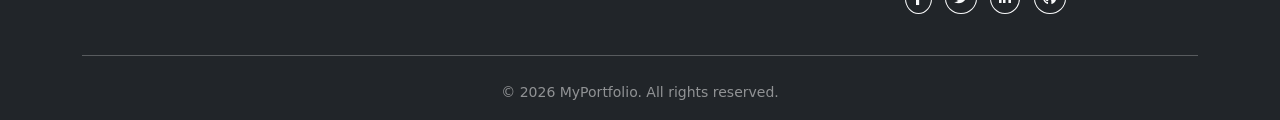
==== commit 87faa6bf: "some chnages made in css and js" ====
--- a/index.html
+++ b/index.html
@@ -3,7 +3,7 @@
 <head>
     <meta charset="UTF-8">
     <meta name="viewport" content="width=device-width, initial-scale=1.0">
-    <title>Portfolio website </title>
+    <title>Portfolio website -Bootstrap </title>
     <!-- SEO Best Practices: Meta Description -->
     <meta name="description" content="A professional and attractive personal portfolio showcasing projects, skills, and experience with a dynamic dark mode.">
     
--- a/styles.css
+++ b/styles.css
@@ -5,7 +5,7 @@
   --bg-secondary: #111111;
   --text-main: #ffffff;
   --text-muted: #cccccc;
-  --border-color: #454444;
+  --border-color: #333333;
   --transition-speed: 0.3s;
 }
 
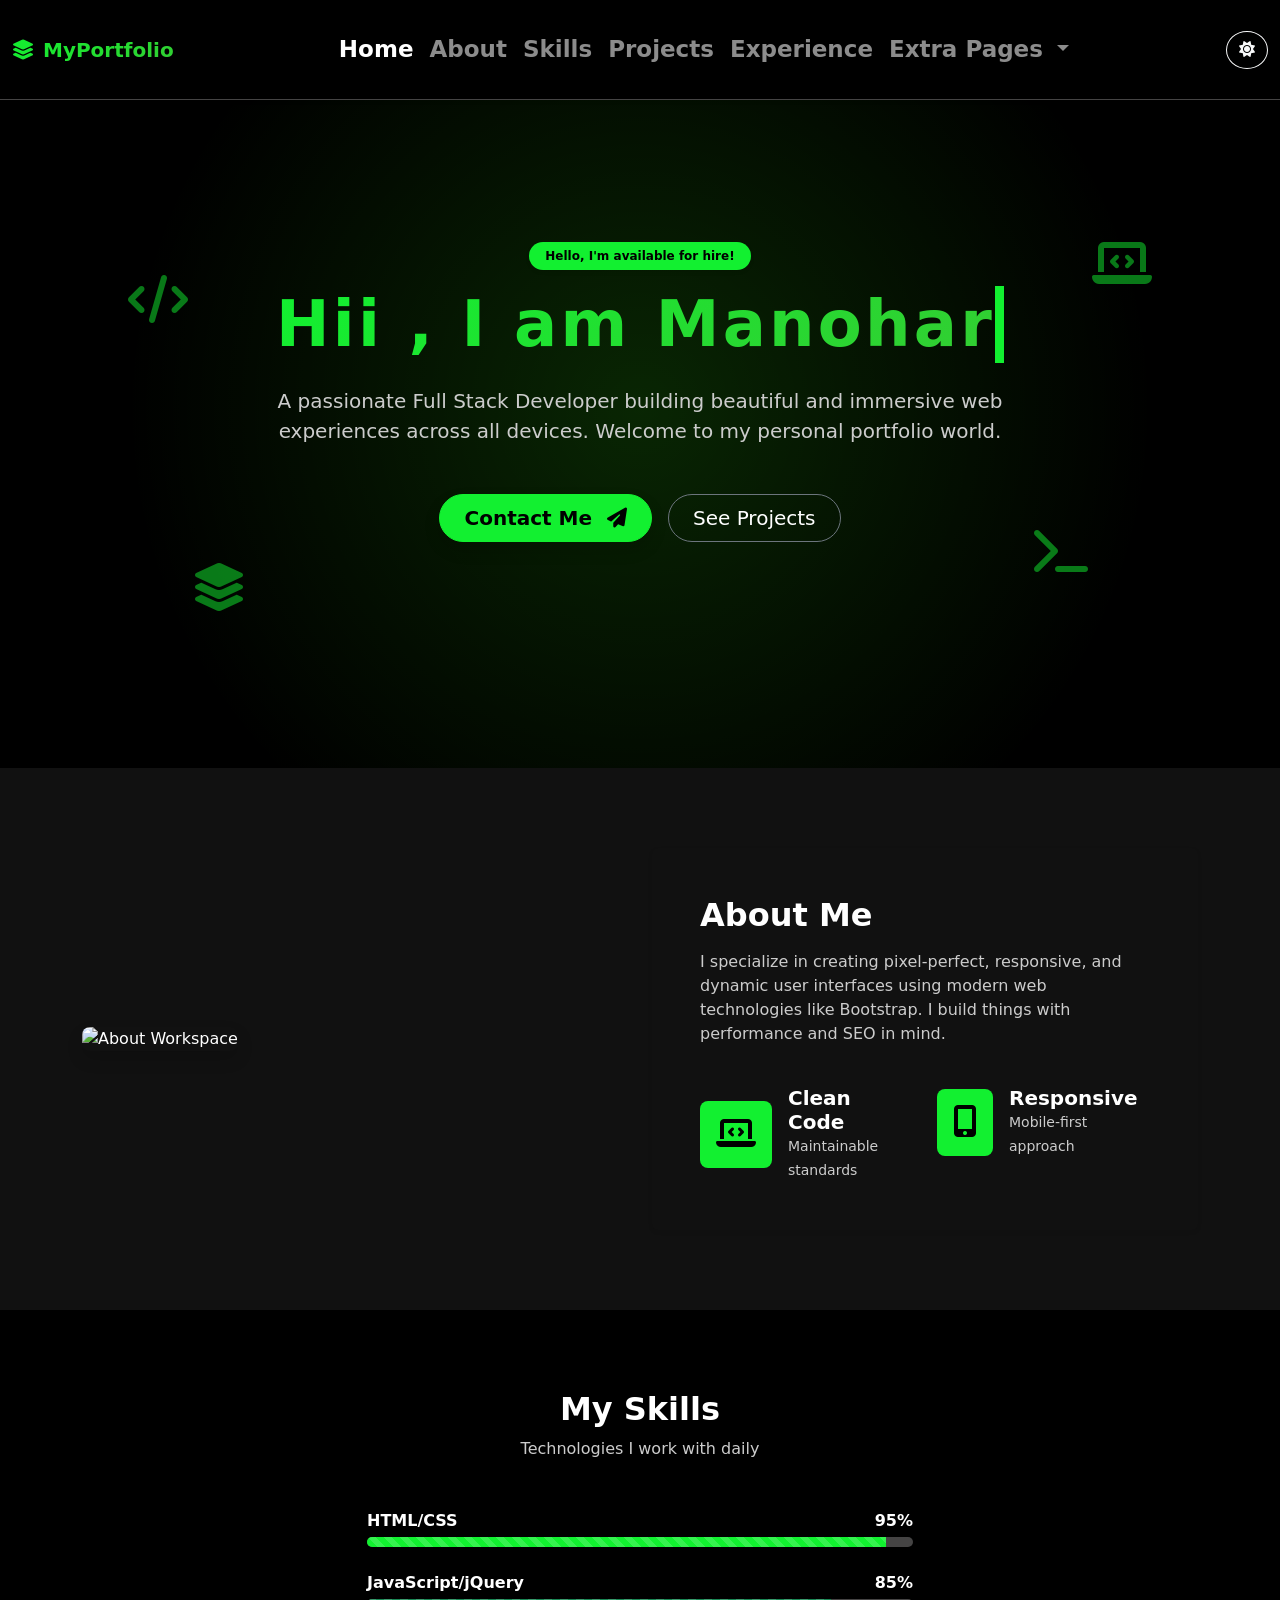
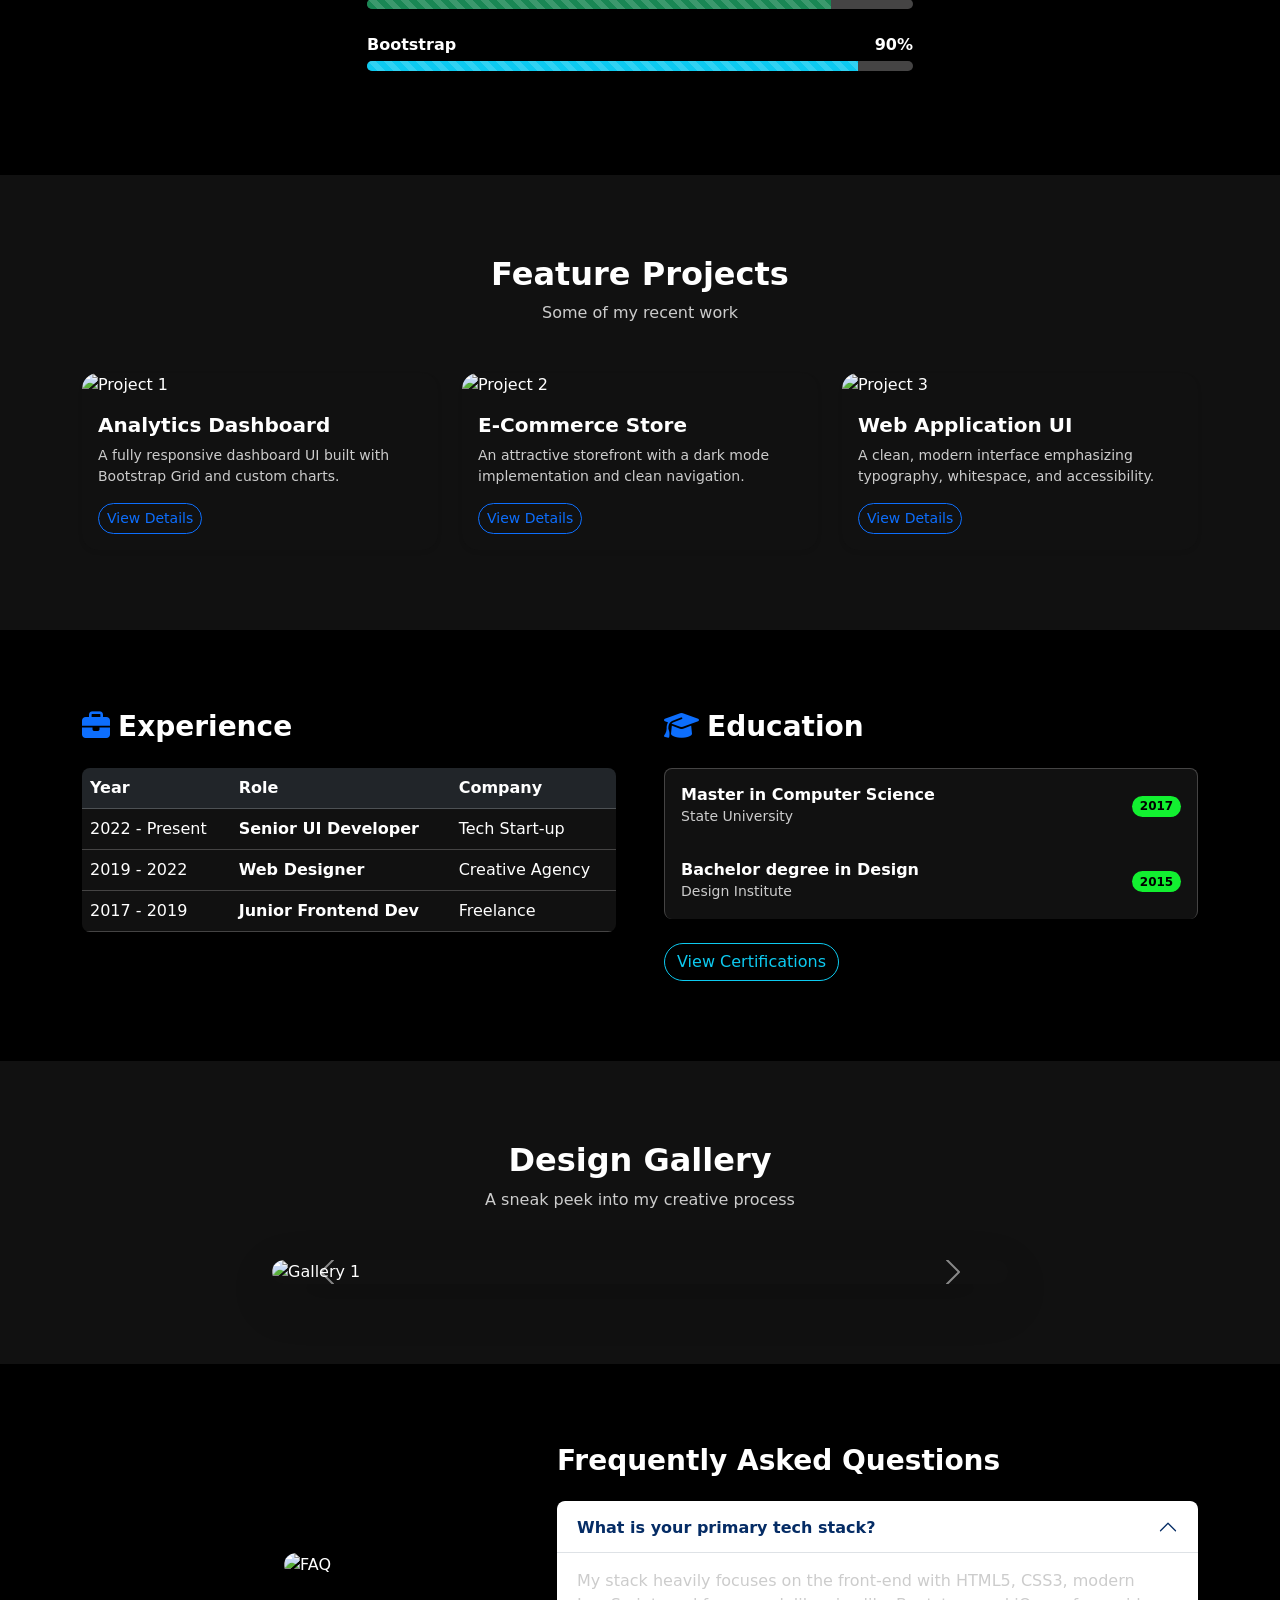
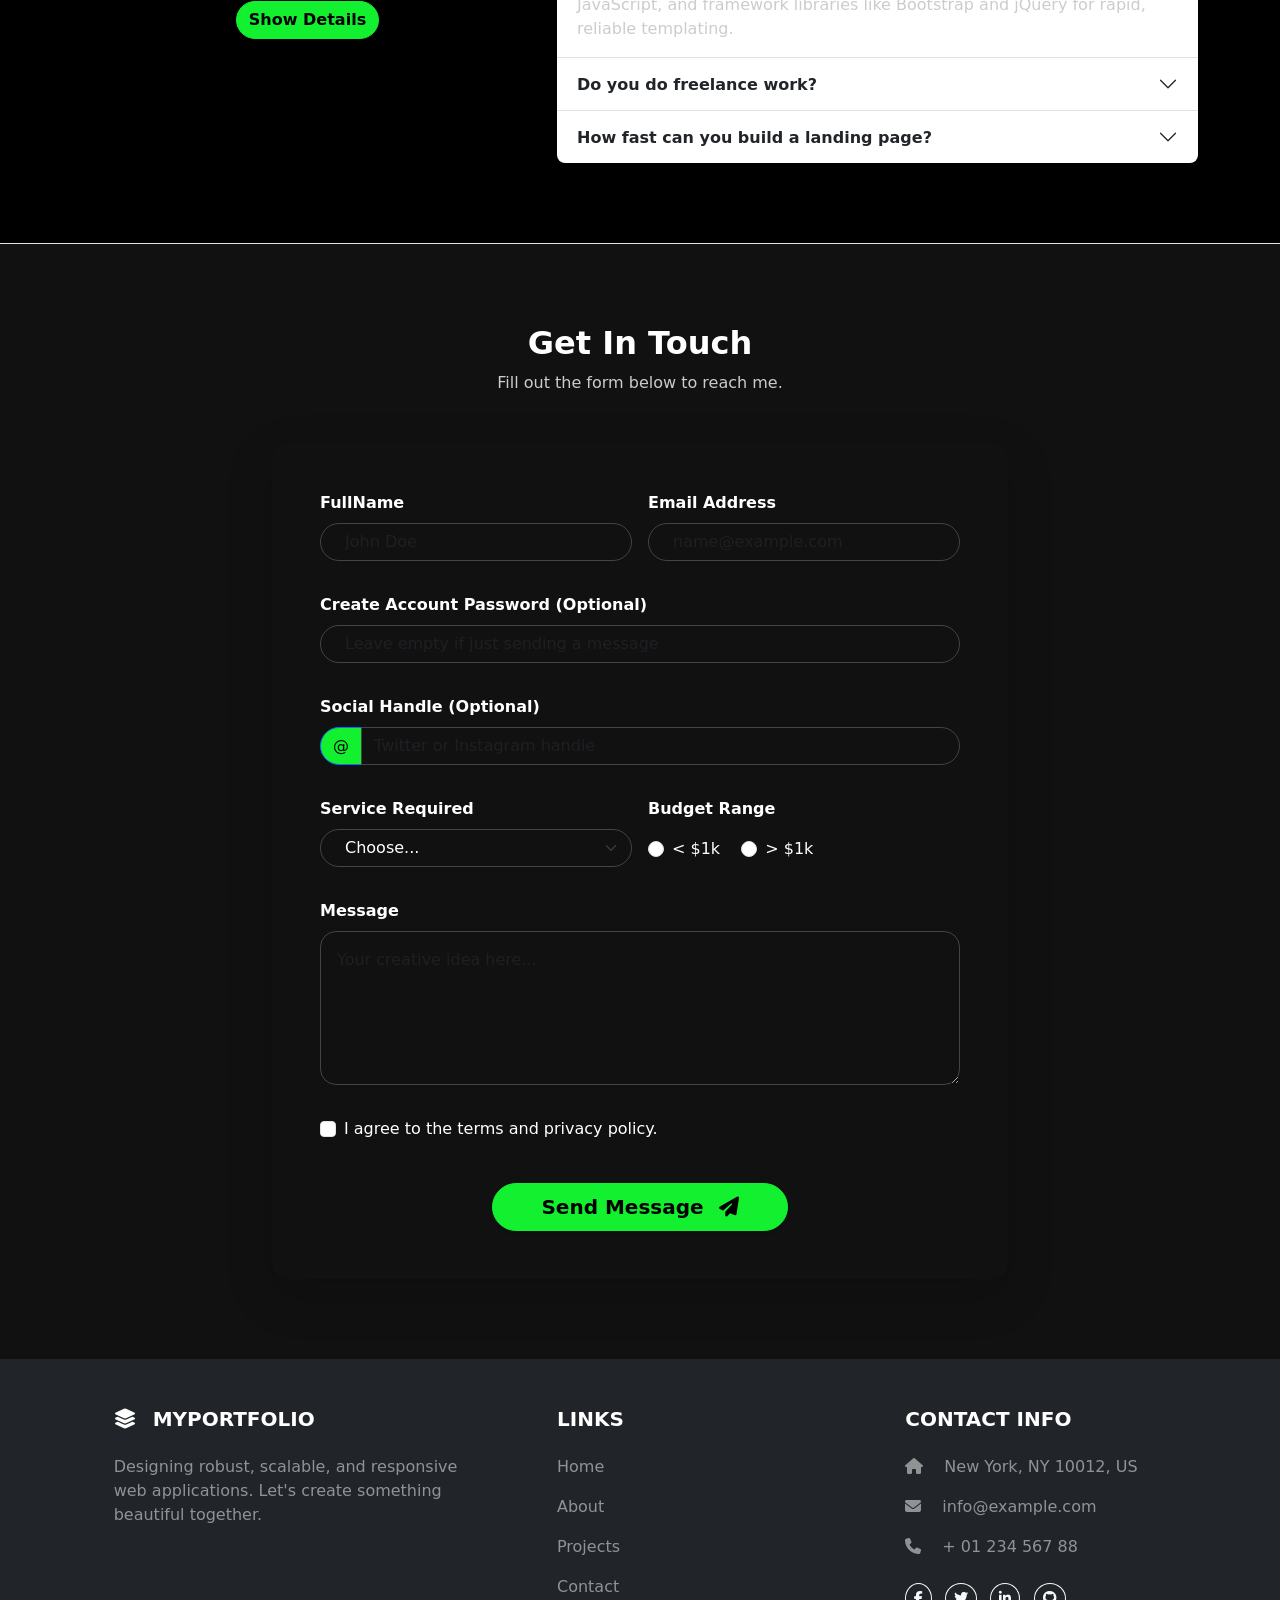
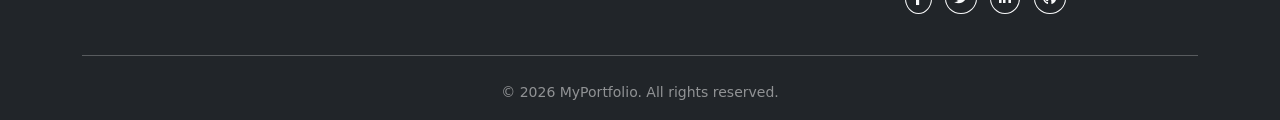
==== commit ae416111: "changes made in index.html file" ====
--- a/index.html
+++ b/index.html
@@ -80,7 +80,7 @@
                     <div class="mb-3">
                         <span class="badge bg-primary px-3 py-2 rounded-pill shadow-sm text-dark">Hello, I'm available for hire!</span>
                     </div>
-                    <h1 class="display-3 fw-bold mb-3 typing-container text-gradient">Hi, I am Manoahar</h1>
+                    <h1 class="display-3 fw-bold mb-3 typing-container text-gradient">Hii , I am Manohar</h1>
                     <p class="lead text-muted mb-5">A passionate Full Stack Developer building beautiful and immersive web experiences across all devices. Welcome to my personal portfolio world.</p>
                     
                     <div class="d-flex justify-content-center gap-3">
--- a/styles.css
+++ b/styles.css
@@ -1,11 +1,11 @@
 :root {
-  --primary-color: #39ff14;
+  --primary-color:rgb(18, 240, 48);
   --secondary-color: #32cd32;
   --bg-color: #000000;
   --bg-secondary: #111111;
   --text-main: #ffffff;
   --text-muted: #cccccc;
-  --border-color: #333333;
+  --border-color: #454444;
   --transition-speed: 0.3s;
 }
 
@@ -114,6 +114,8 @@
   transition: background-color var(--transition-speed);
   padding-top: 1.25rem;
   padding-bottom: 1.25rem;
+  height:100px;
+  font-size:23px;
 }
 
 /* Hero Section */
